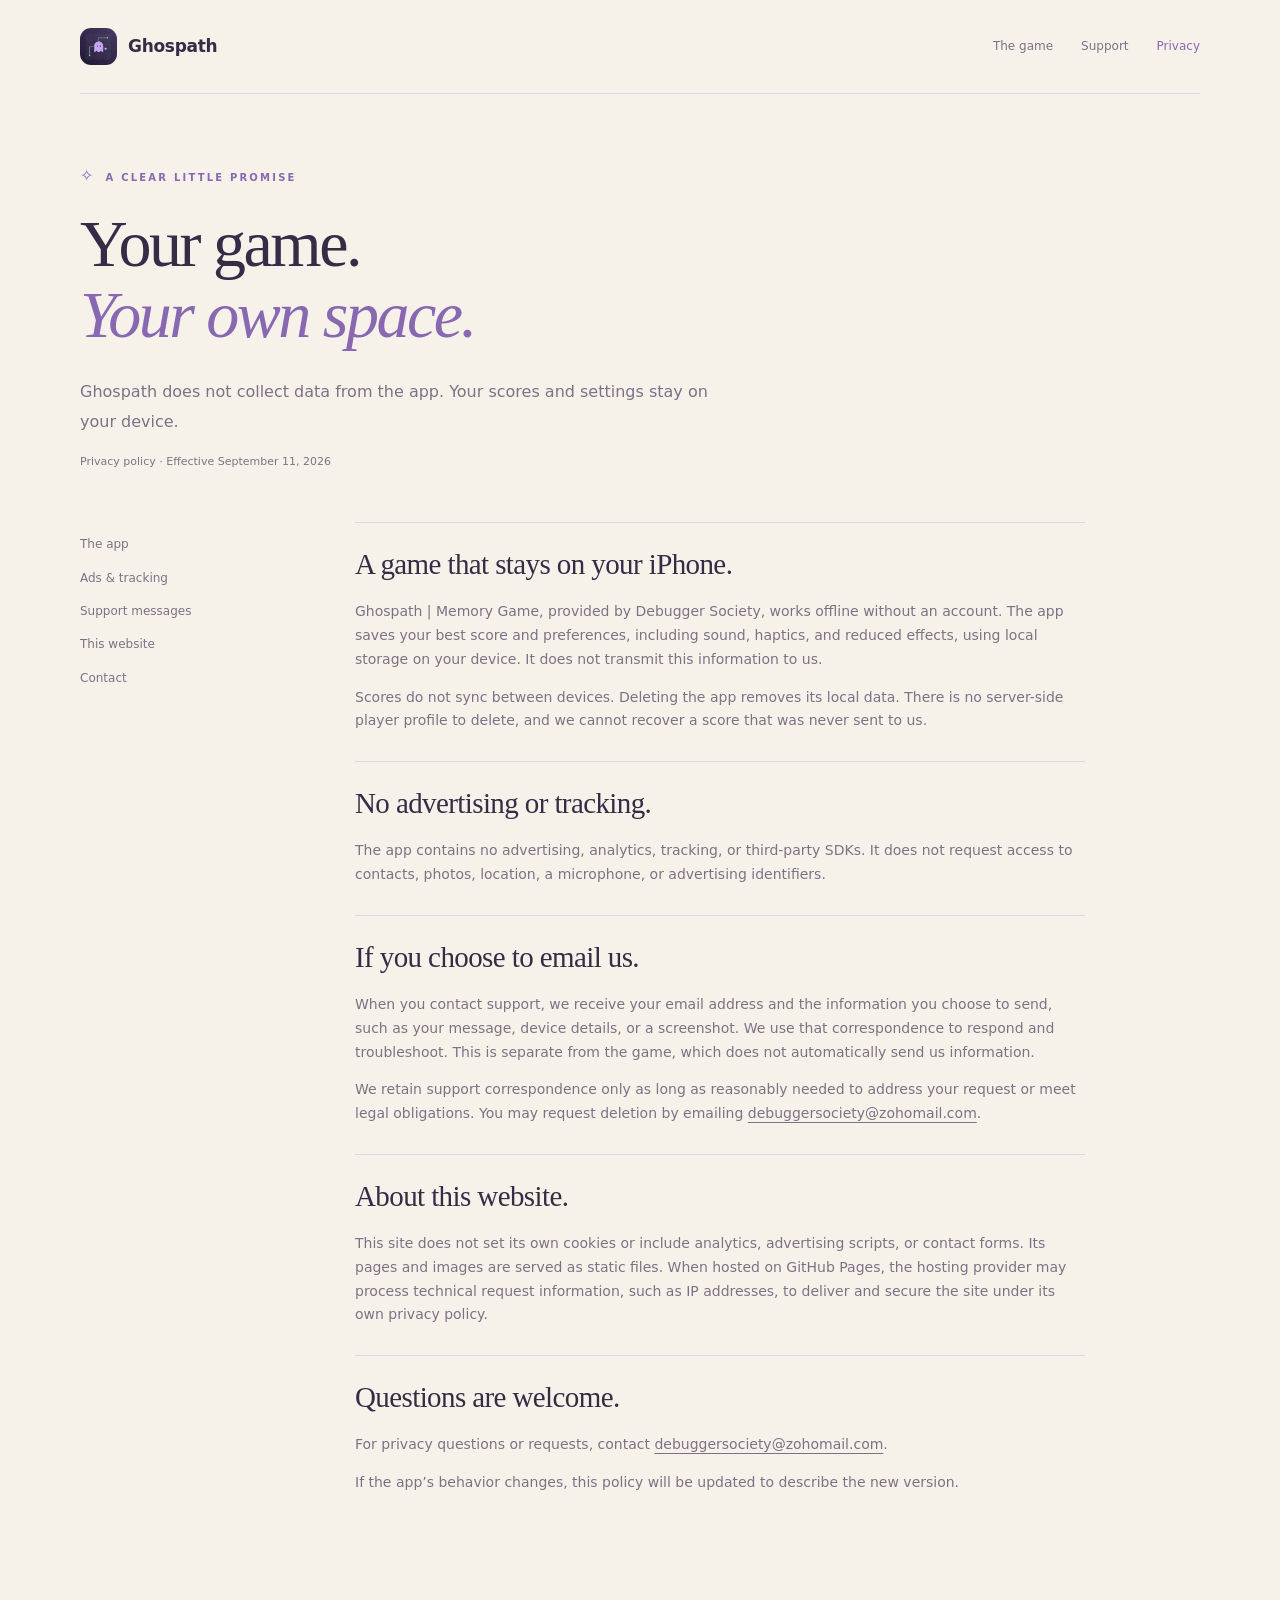
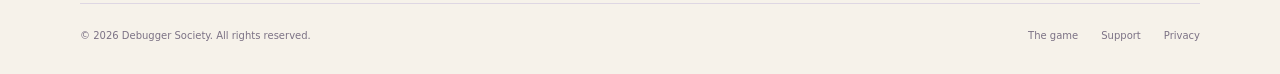
==== privacy.html @ f8ceebc9 "initial commit" ====
<!doctype html><html lang="en"><head><meta charset="utf-8"><meta name="viewport" content="width=device-width,initial-scale=1"><meta name="theme-color" content="#f6f2ea"><title>Privacy policy — Ghospath</title><meta name="description" content="How Ghospath handles locally saved scores, settings, support emails, and website privacy."><link rel="icon" href="assets/app-icon.png"><link rel="stylesheet" href="assets/styles.css"></head><body><a class="skip" href="#main">Skip to content</a><header class="header wrap"><a class="brand" href="index.html"><img src="assets/app-icon.png" alt="" width="37" height="37">Ghospath</a><nav class="nav" aria-label="Main navigation"><a class="how-link" href="index.html#how-to-play">The game</a><a href="support.html">Support</a><a href="privacy.html" aria-current="page">Privacy</a></nav></header><main id="main" class="wrap"><div class="doc-head"><p class="eyebrow">A clear little promise</p><h1>Your game.<br><em>Your own space.</em></h1><p class="lede">Ghospath does not collect data from the app. Your scores and settings stay on your device.</p><p class="date">Privacy policy · Effective September 11, 2026</p></div><div class="doc-layout"><nav class="doc-nav" aria-label="Policy sections"><a href="#app">The app</a><a href="#ads">Ads & tracking</a><a href="#support">Support messages</a><a href="#website">This website</a><a href="#contact">Contact</a></nav><div class="doc-content"><section id="app"><h2>A game that stays on your iPhone.</h2><p>Ghospath | Memory Game, provided by Debugger Society, works offline without an account. The app saves your best score and preferences, including sound, haptics, and reduced effects, using local storage on your device. It does not transmit this information to us.</p><p>Scores do not sync between devices. Deleting the app removes its local data. There is no server-side player profile to delete, and we cannot recover a score that was never sent to us.</p></section><section id="ads"><h2>No advertising or tracking.</h2><p>The app contains no advertising, analytics, tracking, or third-party SDKs. It does not request access to contacts, photos, location, a microphone, or advertising identifiers.</p></section><section id="support"><h2>If you choose to email us.</h2><p>When you contact support, we receive your email address and the information you choose to send, such as your message, device details, or a screenshot. We use that correspondence to respond and troubleshoot. This is separate from the game, which does not automatically send us information.</p><p>We retain support correspondence only as long as reasonably needed to address your request or meet legal obligations. You may request deletion by emailing <a href="mailto:debuggersociety@zohomail.com">debuggersociety@zohomail.com</a>.</p></section><section id="website"><h2>About this website.</h2><p>This site does not set its own cookies or include analytics, advertising scripts, or contact forms. Its pages and images are served as static files. When hosted on GitHub Pages, the hosting provider may process technical request information, such as IP addresses, to deliver and secure the site under its own privacy policy.</p></section><section id="contact"><h2>Questions are welcome.</h2><p>For privacy questions or requests, contact <a href="mailto:debuggersociety@zohomail.com">debuggersociety@zohomail.com</a>.</p><p>If the app’s behavior changes, this policy will be updated to describe the new version.</p></section></div></div></main><footer class="footer wrap"><span>© 2026 Debugger Society. All rights reserved.</span><div><a href="index.html">The game</a><a href="support.html">Support</a><a href="privacy.html" aria-current="page">Privacy</a></div></footer></body></html>
---- assets/styles.css ----
:root{--paper:#f6f2ea;--ink:#352c45;--muted:#7c7285;--purple:#8968b2;--lavender:#ded0ee;--line:#ded7e3;--mint:#c4ded2}*{box-sizing:border-box}html{scroll-behavior:smooth;scroll-padding-top:30px}body{margin:0;color:var(--ink);background:var(--paper);font:16px/1.7 system-ui,-apple-system,BlinkMacSystemFont,"Segoe UI",sans-serif}a{color:inherit;text-decoration:none}a:focus-visible,summary:focus-visible{outline:3px solid var(--purple);outline-offset:5px}button{font:inherit}.wrap{width:min(1120px,calc(100% - 80px));margin:auto}.skip{position:absolute;left:20px;top:-100px;background:var(--ink);color:white;padding:10px;z-index:10}.skip:focus{top:10px}.header{display:flex;align-items:center;justify-content:space-between;padding:28px 0;border-bottom:1px solid var(--line)}.brand{display:flex;align-items:center;gap:11px;font-weight:650;font-size:17px;letter-spacing:-.3px}.brand img{width:37px;height:37px;border-radius:11px}.nav{display:flex;gap:28px;font-size:12px;color:var(--muted)}.nav a:hover,.nav a[aria-current=page]{color:var(--purple)}.hero{display:grid;grid-template-columns:1.15fr 1fr;gap:60px;align-items:center;padding:78px 0 80px}.eyebrow{text-transform:uppercase;letter-spacing:2.2px;font-size:10px;font-weight:600;color:var(--purple);margin:0 0 20px}.eyebrow:before{content:'✧';font-size:16px;margin-right:10px}h1,h2,h3{font-family:Georgia,"Times New Roman",serif;font-weight:normal;line-height:1.07}h1{font-size:clamp(56px,6.6vw,87px);letter-spacing:-4px;margin:0 0 27px}h1 em,h2 em{font-weight:normal;color:var(--purple)}.lede{font-size:16px;color:var(--muted);line-height:1.85;max-width:430px}.button{display:inline-flex;align-items:center;justify-content:space-between;gap:35px;min-height:53px;border-radius:30px;padding:12px 24px;background:var(--ink);color:#f7f1ff;font-size:12px;font-weight:550;margin:16px 0 0;transition:transform .2s,background .2s}.button:hover{transform:translateY(-2px);background:#614f77}.hero-note{font-size:10px;letter-spacing:1px;color:#94879a;margin-top:16px}.phone-stage{position:relative;display:grid;place-items:center;padding:33px 0}.phone-stage:before{content:'';position:absolute;width:88%;height:80%;border-radius:48% 48% 44% 44%;background:#dfd2e7;transform:rotate(-8deg);background-image:linear-gradient(#baa7ce22 1px,transparent 1px),linear-gradient(90deg,#baa7ce22 1px,transparent 1px);background-size:35px 35px}.phone{position:relative;width:245px;padding:7px;background:#282033;border-radius:40px;transform:rotate(5deg);box-shadow:16px 30px 45px #75618130}.phone img{display:block;width:100%;height:auto;border-radius:34px}.sticker{position:absolute;z-index:2;background:#eef5e6;border:1px solid #c8d8bd;border-radius:50%;width:115px;height:115px;display:grid;place-items:center;text-align:center;font:italic 17px/1.25 Georgia,serif;transform:rotate(-12deg);left:0;bottom:55px;box-shadow:0 5px 15px #746e4a12}.float-star{position:absolute;top:24px;right:12px;font-size:64px;line-height:1;color:#aabfad;transform:rotate(9deg)}.ribbon{display:flex;justify-content:center;gap:55px;align-items:center;padding:20px;border-top:1px solid var(--line);border-bottom:1px solid var(--line);font-size:11px;letter-spacing:.5px;color:var(--muted)}.ribbon span:before{content:'✧';margin-right:12px;color:var(--purple)}.section{padding:80px 0}.section-head{display:flex;justify-content:space-between;gap:40px;align-items:end;margin-bottom:36px}.section-head h2{font-size:46px;letter-spacing:-1.7px;margin:0}.section-head p{max-width:310px;font-size:13px;color:var(--muted);margin:0}.cards{display:grid;grid-template-columns:repeat(3,1fr);gap:20px}.card{padding:26px;border:1px solid var(--line);border-radius:13px;background:#fcf9f3}.card:nth-child(2){background:#eee7f2}.card:nth-child(3){background:#e9efe5}.card-num{font-size:10px;letter-spacing:1.5px;color:var(--purple)}.card svg{display:block;width:100%;height:133px;margin:24px 0}.card h3{font-size:27px;letter-spacing:-.5px;margin:0 0 15px}.card p{font-size:12px;line-height:1.85;color:var(--muted);margin:0}.quiet{display:grid;grid-template-columns:1fr 1fr;gap:80px;border-top:1px solid var(--line)}.quiet h2{font-size:48px;letter-spacing:-1.5px;margin:0 0 23px}.quiet>div>p:not(.eyebrow){color:var(--muted);font-size:14px}.features{margin:0;padding:0;list-style:none}.features li{display:grid;grid-template-columns:26px 1fr;gap:16px;padding:18px 0;border-bottom:1px solid var(--line)}.features li:first-child{padding-top:0}.features li>span{color:var(--purple);font-size:12px}.features strong{font-size:14px;font-weight:600}.features p{font-size:12px;color:var(--muted);margin:5px 0 0}.closing{border-radius:16px;background:#e3d6ec;padding:37px 42px;display:flex;align-items:center;justify-content:space-between;gap:30px;margin-bottom:65px}.closing h2{font-size:34px;margin:0 0 10px;letter-spacing:-1px}.closing p{font-size:12px;color:var(--muted);margin:0}.closing a{font-size:12px;border-bottom:1px solid var(--purple);padding-bottom:4px;white-space:nowrap}.footer{border-top:1px solid var(--line);padding:23px 0 30px;display:flex;justify-content:space-between;gap:20px;font-size:10px;color:var(--muted)}.footer div{display:flex;gap:23px}.doc-head{padding:68px 0 40px;max-width:770px}.doc-head h1{font-size:66px;letter-spacing:-2.5px}.doc-head .lede{max-width:640px}.doc-layout{display:grid;grid-template-columns:210px 1fr;gap:65px;margin-bottom:80px}.doc-nav{display:flex;flex-direction:column;align-items:start;gap:13px;padding-top:12px;font-size:12px;color:var(--muted)}.doc-nav a:hover{color:var(--purple)}.doc-content{max-width:730px}.doc-content section{border-top:1px solid var(--line);padding:26px 0 14px}.doc-content h2{font-size:29px;letter-spacing:-.6px;margin:0 0 20px}.doc-content p{font-size:14px;color:var(--muted)}.doc-content a,.contact-card p a{text-decoration:underline;text-underline-offset:4px;overflow-wrap:anywhere}.date{font-size:11px;color:var(--muted)}.support-layout{display:grid;grid-template-columns:.9fr 1.2fr;gap:60px;padding-bottom:80px}.contact-card{background:#e9dfef;border-radius:15px;padding:30px}.contact-card h2{font-size:31px;margin:0 0 17px}.contact-card p{font-size:13px;color:var(--muted)}.contact-card .email{font-size:12px;overflow-wrap:anywhere}.faq h2{font-size:31px;margin:0 0 23px}.faq details{border-top:1px solid var(--line);padding:18px 0}.faq summary{font-size:14px;font-weight:550;cursor:pointer;list-style:none;display:flex;justify-content:space-between;gap:15px}.faq summary:after{content:'+';color:var(--purple);font-size:18px}.faq details[open] summary:after{content:'−'}.faq details p{font-size:13px;color:var(--muted);line-height:1.8;margin:14px 0 0}@media(max-width:900px){.wrap{width:calc(100% - 48px)}.hero{gap:30px}.phone{width:218px}.sticker{width:95px;height:95px;font-size:15px;left:-5px}.quiet{gap:45px}.doc-layout{gap:35px;grid-template-columns:160px 1fr}.cards{gap:12px}.card{padding:20px}.card h3{font-size:24px}}@media(max-width:640px){.wrap{width:calc(100% - 36px)}.header{padding:20px 0}.brand{font-size:15px}.brand img{width:32px;height:32px}.nav{gap:17px;font-size:11px}.nav .how-link{display:none}.hero{display:flex;flex-direction:column;align-items:stretch;gap:25px;padding:46px 0 42px}h1{font-size:62px;letter-spacing:-3px}.lede{font-size:14px;max-width:340px}.eyebrow{font-size:9px}.phone-stage{width:100%;max-width:350px;margin:auto;padding:25px 0}.phone{width:210px}.sticker{left:5px;bottom:35px}.float-star{right:16px;top:0;font-size:55px}.ribbon{gap:18px;padding:16px 2px;font-size:9px;flex-wrap:wrap}.ribbon span:before{margin-right:6px}.section{padding:48px 0}.section-head{display:block;margin-bottom:25px}.section-head h2,.quiet h2{font-size:38px}.section-head p{margin-top:20px}.cards{grid-template-columns:1fr;gap:15px}.card{padding:25px}.card svg{height:115px;margin:20px 0}.card h3{font-size:29px}.card p{font-size:13px}.quiet{display:block}.features{margin-top:30px}.closing{padding:27px;display:block;margin-bottom:38px}.closing h2{font-size:30px}.closing a{display:inline-block;margin-top:20px}.footer{display:block;font-size:9px}.footer div{margin-top:12px;gap:25px}.doc-head{padding:44px 0 25px}.doc-head h1{font-size:47px;letter-spacing:-1.7px}.doc-layout{display:block;margin-bottom:40px}.doc-nav{flex-direction:row;flex-wrap:wrap;gap:10px 20px;margin-bottom:27px}.doc-content p{font-size:13px}.support-layout{display:block;padding-bottom:40px}.contact-card{padding:25px;margin-bottom:35px}}@media(prefers-reduced-motion:reduce){html{scroll-behavior:auto}*{transition:none!important}}
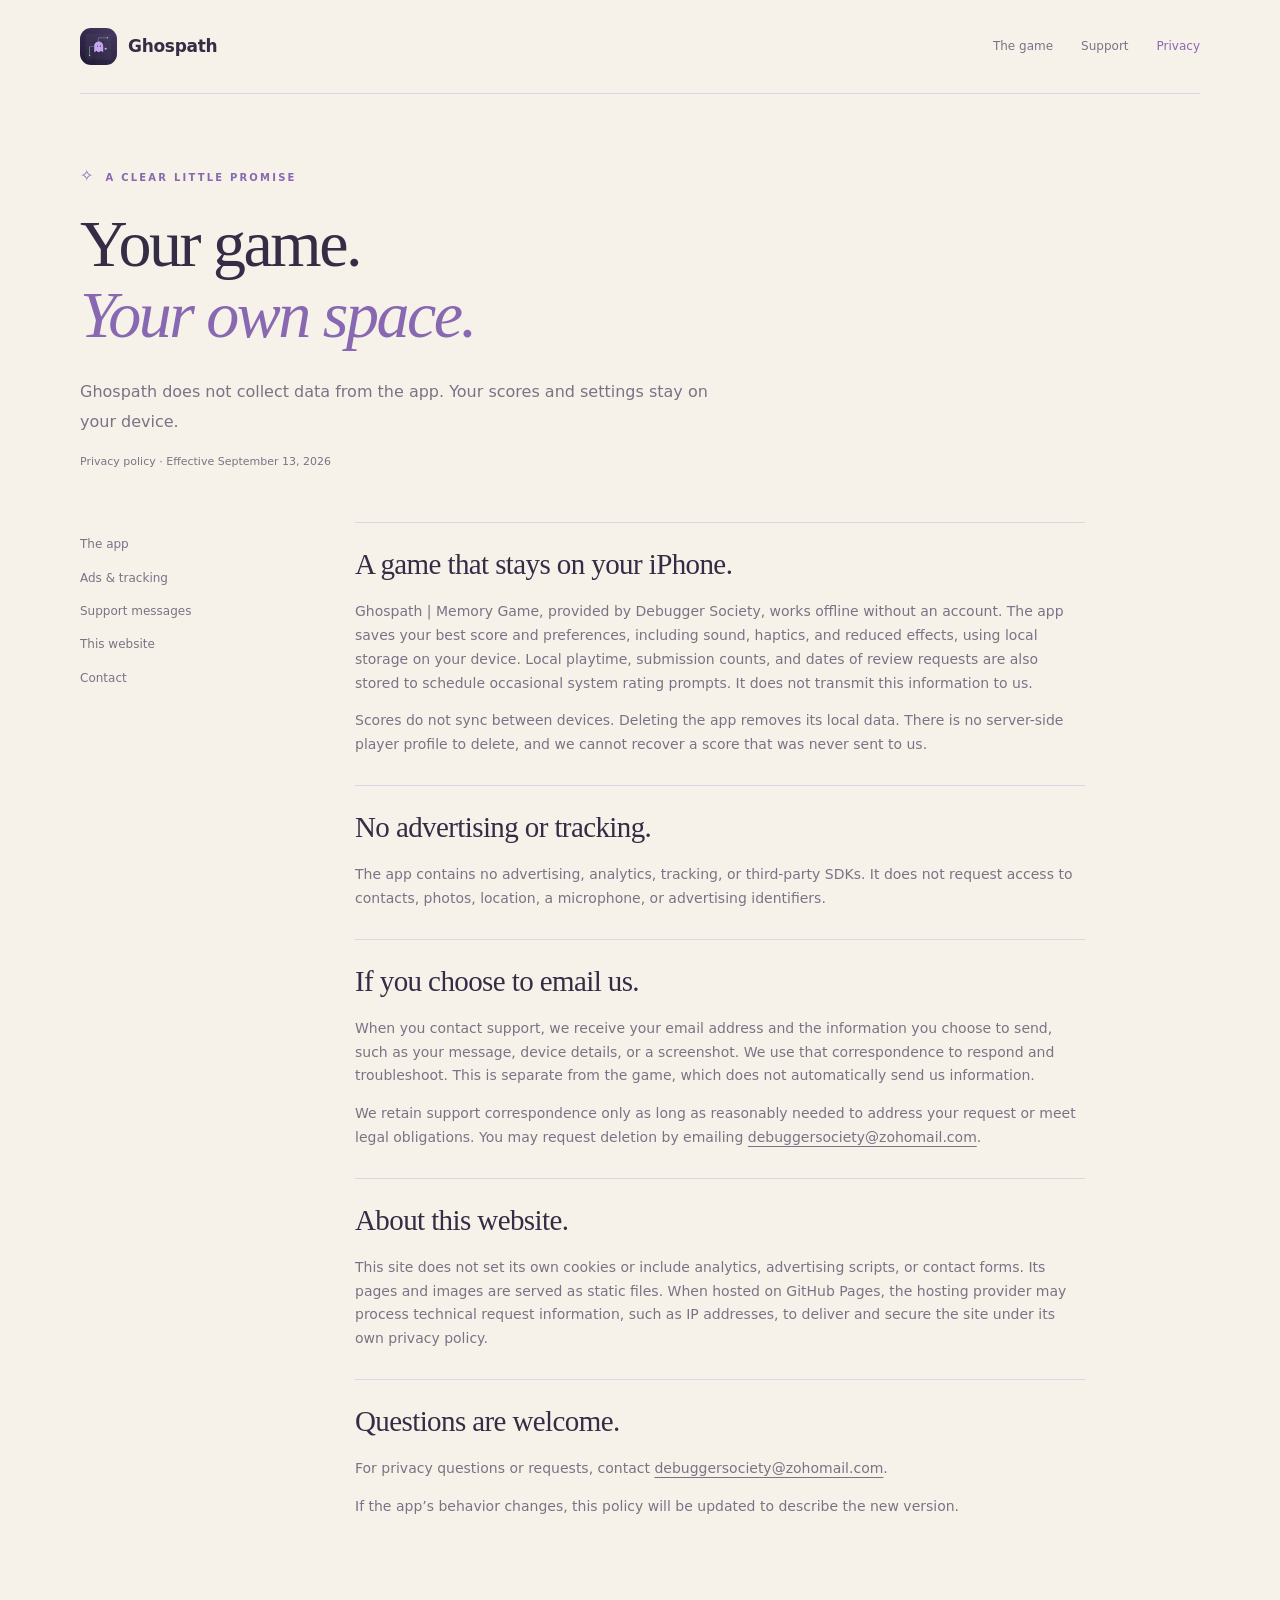
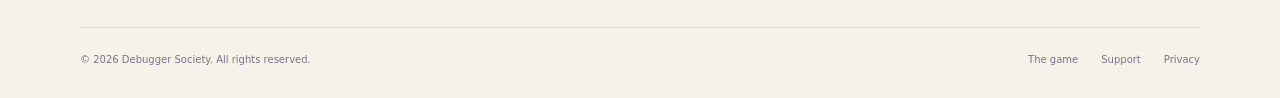
==== commit cae7fd93: "Update Ghostpath site for endless full-route gameplay" ====
--- a/privacy.html
+++ b/privacy.html
@@ -1 +1 @@
-<!doctype html><html lang="en"><head><meta charset="utf-8"><meta name="viewport" content="width=device-width,initial-scale=1"><meta name="theme-color" content="#f6f2ea"><title>Privacy policy — Ghospath</title><meta name="description" content="How Ghospath handles locally saved scores, settings, support emails, and website privacy."><link rel="icon" href="assets/app-icon.png"><link rel="stylesheet" href="assets/styles.css"></head><body><a class="skip" href="#main">Skip to content</a><header class="header wrap"><a class="brand" href="index.html"><img src="assets/app-icon.png" alt="" width="37" height="37">Ghospath</a><nav class="nav" aria-label="Main navigation"><a class="how-link" href="index.html#how-to-play">The game</a><a href="support.html">Support</a><a href="privacy.html" aria-current="page">Privacy</a></nav></header><main id="main" class="wrap"><div class="doc-head"><p class="eyebrow">A clear little promise</p><h1>Your game.<br><em>Your own space.</em></h1><p class="lede">Ghospath does not collect data from the app. Your scores and settings stay on your device.</p><p class="date">Privacy policy · Effective September 11, 2026</p></div><div class="doc-layout"><nav class="doc-nav" aria-label="Policy sections"><a href="#app">The app</a><a href="#ads">Ads & tracking</a><a href="#support">Support messages</a><a href="#website">This website</a><a href="#contact">Contact</a></nav><div class="doc-content"><section id="app"><h2>A game that stays on your iPhone.</h2><p>Ghospath | Memory Game, provided by Debugger Society, works offline without an account. The app saves your best score and preferences, including sound, haptics, and reduced effects, using local storage on your device. It does not transmit this information to us.</p><p>Scores do not sync between devices. Deleting the app removes its local data. There is no server-side player profile to delete, and we cannot recover a score that was never sent to us.</p></section><section id="ads"><h2>No advertising or tracking.</h2><p>The app contains no advertising, analytics, tracking, or third-party SDKs. It does not request access to contacts, photos, location, a microphone, or advertising identifiers.</p></section><section id="support"><h2>If you choose to email us.</h2><p>When you contact support, we receive your email address and the information you choose to send, such as your message, device details, or a screenshot. We use that correspondence to respond and troubleshoot. This is separate from the game, which does not automatically send us information.</p><p>We retain support correspondence only as long as reasonably needed to address your request or meet legal obligations. You may request deletion by emailing <a href="mailto:debuggersociety@zohomail.com">debuggersociety@zohomail.com</a>.</p></section><section id="website"><h2>About this website.</h2><p>This site does not set its own cookies or include analytics, advertising scripts, or contact forms. Its pages and images are served as static files. When hosted on GitHub Pages, the hosting provider may process technical request information, such as IP addresses, to deliver and secure the site under its own privacy policy.</p></section><section id="contact"><h2>Questions are welcome.</h2><p>For privacy questions or requests, contact <a href="mailto:debuggersociety@zohomail.com">debuggersociety@zohomail.com</a>.</p><p>If the app’s behavior changes, this policy will be updated to describe the new version.</p></section></div></div></main><footer class="footer wrap"><span>© 2026 Debugger Society. All rights reserved.</span><div><a href="index.html">The game</a><a href="support.html">Support</a><a href="privacy.html" aria-current="page">Privacy</a></div></footer></body></html>
+<!doctype html><html lang="en"><head><meta charset="utf-8"><meta name="viewport" content="width=device-width,initial-scale=1"><meta name="theme-color" content="#f6f2ea"><title>Privacy policy — Ghospath</title><meta name="description" content="How Ghospath handles locally saved scores, settings, support emails, and website privacy."><link rel="icon" href="assets/app-icon.png"><link rel="stylesheet" href="assets/styles.css"></head><body><a class="skip" href="#main">Skip to content</a><header class="header wrap"><a class="brand" href="index.html"><img src="assets/app-icon.png" alt="" width="37" height="37">Ghospath</a><nav class="nav" aria-label="Main navigation"><a class="how-link" href="index.html#how-to-play">The game</a><a href="support.html">Support</a><a href="privacy.html" aria-current="page">Privacy</a></nav></header><main id="main" class="wrap"><div class="doc-head"><p class="eyebrow">A clear little promise</p><h1>Your game.<br><em>Your own space.</em></h1><p class="lede">Ghospath does not collect data from the app. Your scores and settings stay on your device.</p><p class="date">Privacy policy · Effective September 13, 2026</p></div><div class="doc-layout"><nav class="doc-nav" aria-label="Policy sections"><a href="#app">The app</a><a href="#ads">Ads & tracking</a><a href="#support">Support messages</a><a href="#website">This website</a><a href="#contact">Contact</a></nav><div class="doc-content"><section id="app"><h2>A game that stays on your iPhone.</h2><p>Ghospath | Memory Game, provided by Debugger Society, works offline without an account. The app saves your best score and preferences, including sound, haptics, and reduced effects, using local storage on your device. Local playtime, submission counts, and dates of review requests are also stored to schedule occasional system rating prompts. It does not transmit this information to us.</p><p>Scores do not sync between devices. Deleting the app removes its local data. There is no server-side player profile to delete, and we cannot recover a score that was never sent to us.</p></section><section id="ads"><h2>No advertising or tracking.</h2><p>The app contains no advertising, analytics, tracking, or third-party SDKs. It does not request access to contacts, photos, location, a microphone, or advertising identifiers.</p></section><section id="support"><h2>If you choose to email us.</h2><p>When you contact support, we receive your email address and the information you choose to send, such as your message, device details, or a screenshot. We use that correspondence to respond and troubleshoot. This is separate from the game, which does not automatically send us information.</p><p>We retain support correspondence only as long as reasonably needed to address your request or meet legal obligations. You may request deletion by emailing <a href="mailto:debuggersociety@zohomail.com">debuggersociety@zohomail.com</a>.</p></section><section id="website"><h2>About this website.</h2><p>This site does not set its own cookies or include analytics, advertising scripts, or contact forms. Its pages and images are served as static files. When hosted on GitHub Pages, the hosting provider may process technical request information, such as IP addresses, to deliver and secure the site under its own privacy policy.</p></section><section id="contact"><h2>Questions are welcome.</h2><p>For privacy questions or requests, contact <a href="mailto:debuggersociety@zohomail.com">debuggersociety@zohomail.com</a>.</p><p>If the app’s behavior changes, this policy will be updated to describe the new version.</p></section></div></div></main><footer class="footer wrap"><span>© 2026 Debugger Society. All rights reserved.</span><div><a href="index.html">The game</a><a href="support.html">Support</a><a href="privacy.html" aria-current="page">Privacy</a></div></footer></body></html>
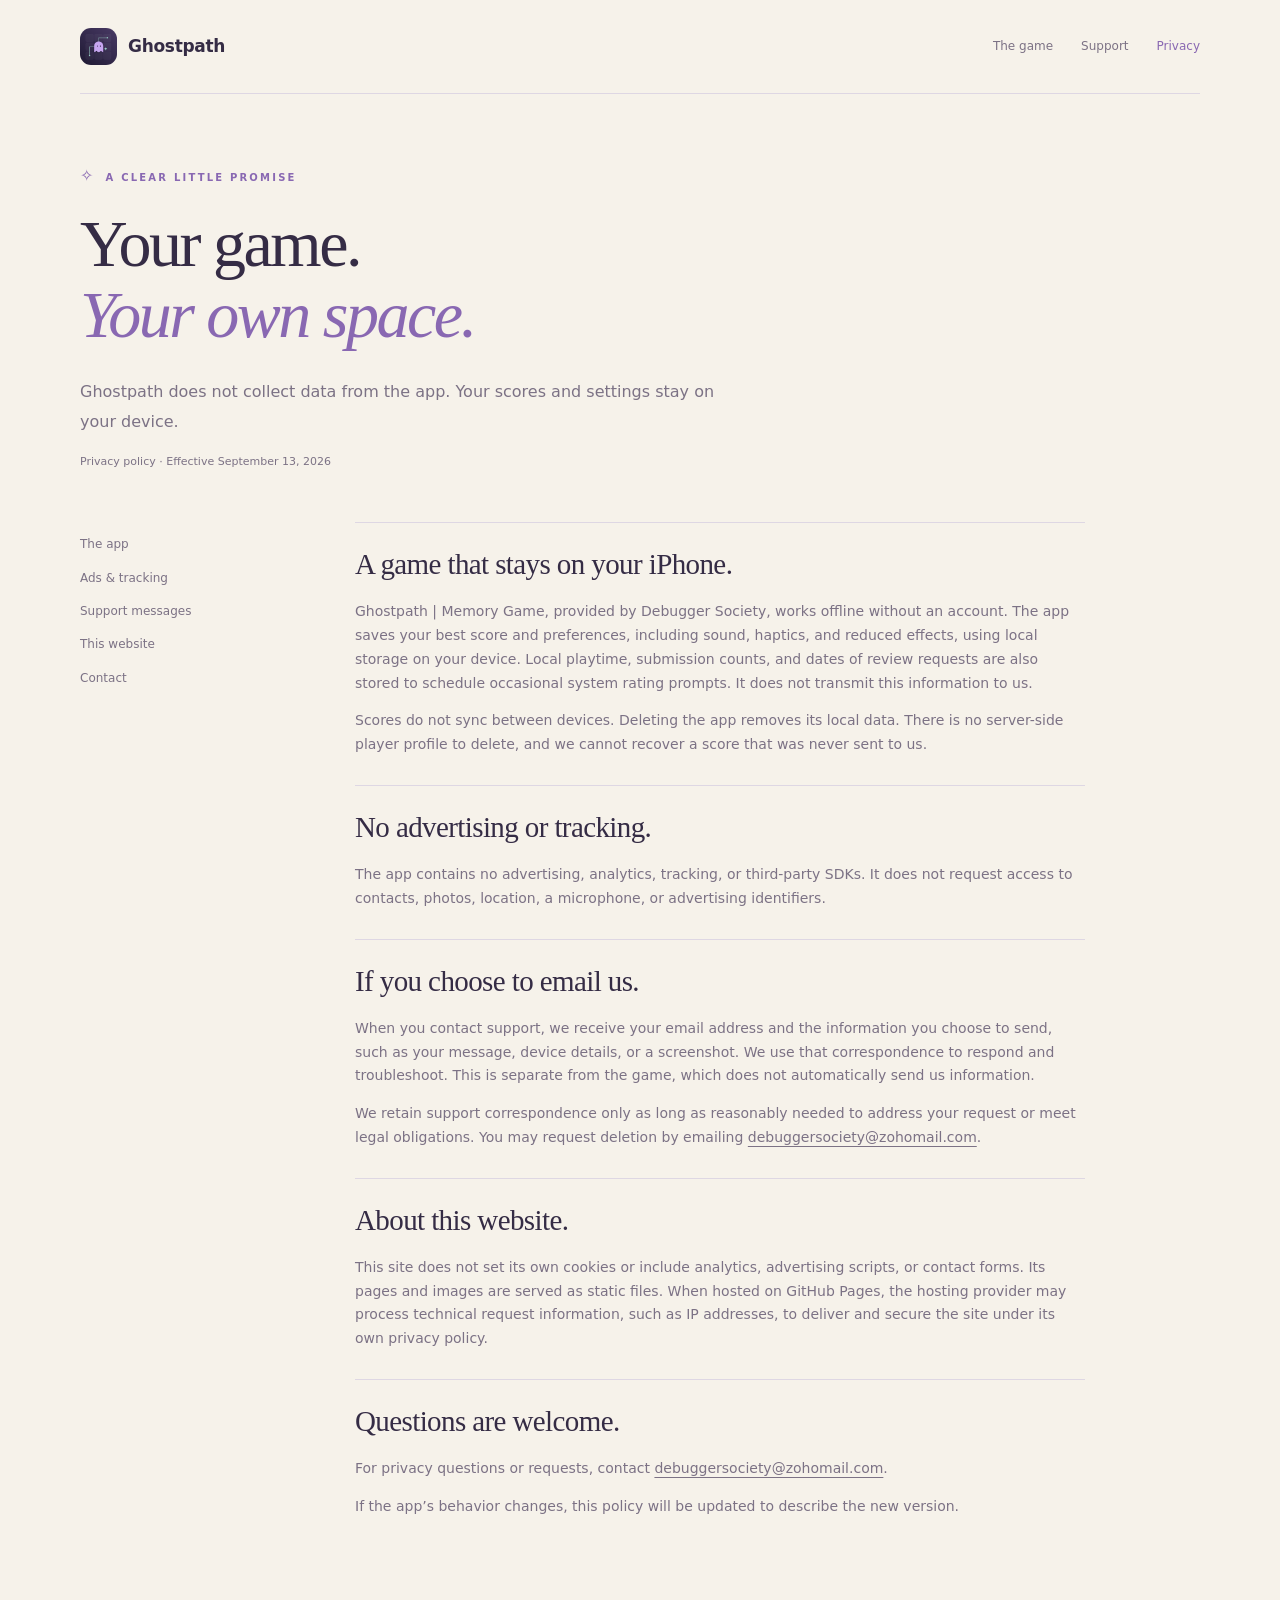
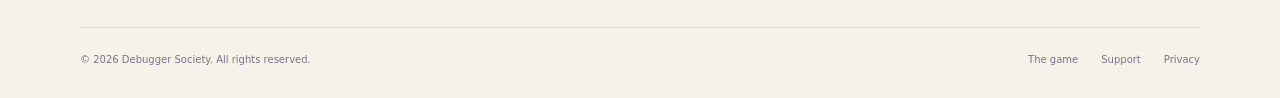
==== commit 294ee7a6: "Correct the app name to Ghostpath" ====
--- a/privacy.html
+++ b/privacy.html
@@ -1 +1 @@
-<!doctype html><html lang="en"><head><meta charset="utf-8"><meta name="viewport" content="width=device-width,initial-scale=1"><meta name="theme-color" content="#f6f2ea"><title>Privacy policy — Ghospath</title><meta name="description" content="How Ghospath handles locally saved scores, settings, support emails, and website privacy."><link rel="icon" href="assets/app-icon.png"><link rel="stylesheet" href="assets/styles.css"></head><body><a class="skip" href="#main">Skip to content</a><header class="header wrap"><a class="brand" href="index.html"><img src="assets/app-icon.png" alt="" width="37" height="37">Ghospath</a><nav class="nav" aria-label="Main navigation"><a class="how-link" href="index.html#how-to-play">The game</a><a href="support.html">Support</a><a href="privacy.html" aria-current="page">Privacy</a></nav></header><main id="main" class="wrap"><div class="doc-head"><p class="eyebrow">A clear little promise</p><h1>Your game.<br><em>Your own space.</em></h1><p class="lede">Ghospath does not collect data from the app. Your scores and settings stay on your device.</p><p class="date">Privacy policy · Effective September 13, 2026</p></div><div class="doc-layout"><nav class="doc-nav" aria-label="Policy sections"><a href="#app">The app</a><a href="#ads">Ads & tracking</a><a href="#support">Support messages</a><a href="#website">This website</a><a href="#contact">Contact</a></nav><div class="doc-content"><section id="app"><h2>A game that stays on your iPhone.</h2><p>Ghospath | Memory Game, provided by Debugger Society, works offline without an account. The app saves your best score and preferences, including sound, haptics, and reduced effects, using local storage on your device. Local playtime, submission counts, and dates of review requests are also stored to schedule occasional system rating prompts. It does not transmit this information to us.</p><p>Scores do not sync between devices. Deleting the app removes its local data. There is no server-side player profile to delete, and we cannot recover a score that was never sent to us.</p></section><section id="ads"><h2>No advertising or tracking.</h2><p>The app contains no advertising, analytics, tracking, or third-party SDKs. It does not request access to contacts, photos, location, a microphone, or advertising identifiers.</p></section><section id="support"><h2>If you choose to email us.</h2><p>When you contact support, we receive your email address and the information you choose to send, such as your message, device details, or a screenshot. We use that correspondence to respond and troubleshoot. This is separate from the game, which does not automatically send us information.</p><p>We retain support correspondence only as long as reasonably needed to address your request or meet legal obligations. You may request deletion by emailing <a href="mailto:debuggersociety@zohomail.com">debuggersociety@zohomail.com</a>.</p></section><section id="website"><h2>About this website.</h2><p>This site does not set its own cookies or include analytics, advertising scripts, or contact forms. Its pages and images are served as static files. When hosted on GitHub Pages, the hosting provider may process technical request information, such as IP addresses, to deliver and secure the site under its own privacy policy.</p></section><section id="contact"><h2>Questions are welcome.</h2><p>For privacy questions or requests, contact <a href="mailto:debuggersociety@zohomail.com">debuggersociety@zohomail.com</a>.</p><p>If the app’s behavior changes, this policy will be updated to describe the new version.</p></section></div></div></main><footer class="footer wrap"><span>© 2026 Debugger Society. All rights reserved.</span><div><a href="index.html">The game</a><a href="support.html">Support</a><a href="privacy.html" aria-current="page">Privacy</a></div></footer></body></html>
+<!doctype html><html lang="en"><head><meta charset="utf-8"><meta name="viewport" content="width=device-width,initial-scale=1"><meta name="theme-color" content="#f6f2ea"><title>Privacy policy — Ghostpath</title><meta name="description" content="How Ghostpath handles locally saved scores, settings, support emails, and website privacy."><link rel="icon" href="assets/app-icon.png"><link rel="stylesheet" href="assets/styles.css"></head><body><a class="skip" href="#main">Skip to content</a><header class="header wrap"><a class="brand" href="index.html"><img src="assets/app-icon.png" alt="" width="37" height="37">Ghostpath</a><nav class="nav" aria-label="Main navigation"><a class="how-link" href="index.html#how-to-play">The game</a><a href="support.html">Support</a><a href="privacy.html" aria-current="page">Privacy</a></nav></header><main id="main" class="wrap"><div class="doc-head"><p class="eyebrow">A clear little promise</p><h1>Your game.<br><em>Your own space.</em></h1><p class="lede">Ghostpath does not collect data from the app. Your scores and settings stay on your device.</p><p class="date">Privacy policy · Effective September 13, 2026</p></div><div class="doc-layout"><nav class="doc-nav" aria-label="Policy sections"><a href="#app">The app</a><a href="#ads">Ads & tracking</a><a href="#support">Support messages</a><a href="#website">This website</a><a href="#contact">Contact</a></nav><div class="doc-content"><section id="app"><h2>A game that stays on your iPhone.</h2><p>Ghostpath | Memory Game, provided by Debugger Society, works offline without an account. The app saves your best score and preferences, including sound, haptics, and reduced effects, using local storage on your device. Local playtime, submission counts, and dates of review requests are also stored to schedule occasional system rating prompts. It does not transmit this information to us.</p><p>Scores do not sync between devices. Deleting the app removes its local data. There is no server-side player profile to delete, and we cannot recover a score that was never sent to us.</p></section><section id="ads"><h2>No advertising or tracking.</h2><p>The app contains no advertising, analytics, tracking, or third-party SDKs. It does not request access to contacts, photos, location, a microphone, or advertising identifiers.</p></section><section id="support"><h2>If you choose to email us.</h2><p>When you contact support, we receive your email address and the information you choose to send, such as your message, device details, or a screenshot. We use that correspondence to respond and troubleshoot. This is separate from the game, which does not automatically send us information.</p><p>We retain support correspondence only as long as reasonably needed to address your request or meet legal obligations. You may request deletion by emailing <a href="mailto:debuggersociety@zohomail.com">debuggersociety@zohomail.com</a>.</p></section><section id="website"><h2>About this website.</h2><p>This site does not set its own cookies or include analytics, advertising scripts, or contact forms. Its pages and images are served as static files. When hosted on GitHub Pages, the hosting provider may process technical request information, such as IP addresses, to deliver and secure the site under its own privacy policy.</p></section><section id="contact"><h2>Questions are welcome.</h2><p>For privacy questions or requests, contact <a href="mailto:debuggersociety@zohomail.com">debuggersociety@zohomail.com</a>.</p><p>If the app’s behavior changes, this policy will be updated to describe the new version.</p></section></div></div></main><footer class="footer wrap"><span>© 2026 Debugger Society. All rights reserved.</span><div><a href="index.html">The game</a><a href="support.html">Support</a><a href="privacy.html" aria-current="page">Privacy</a></div></footer></body></html>
